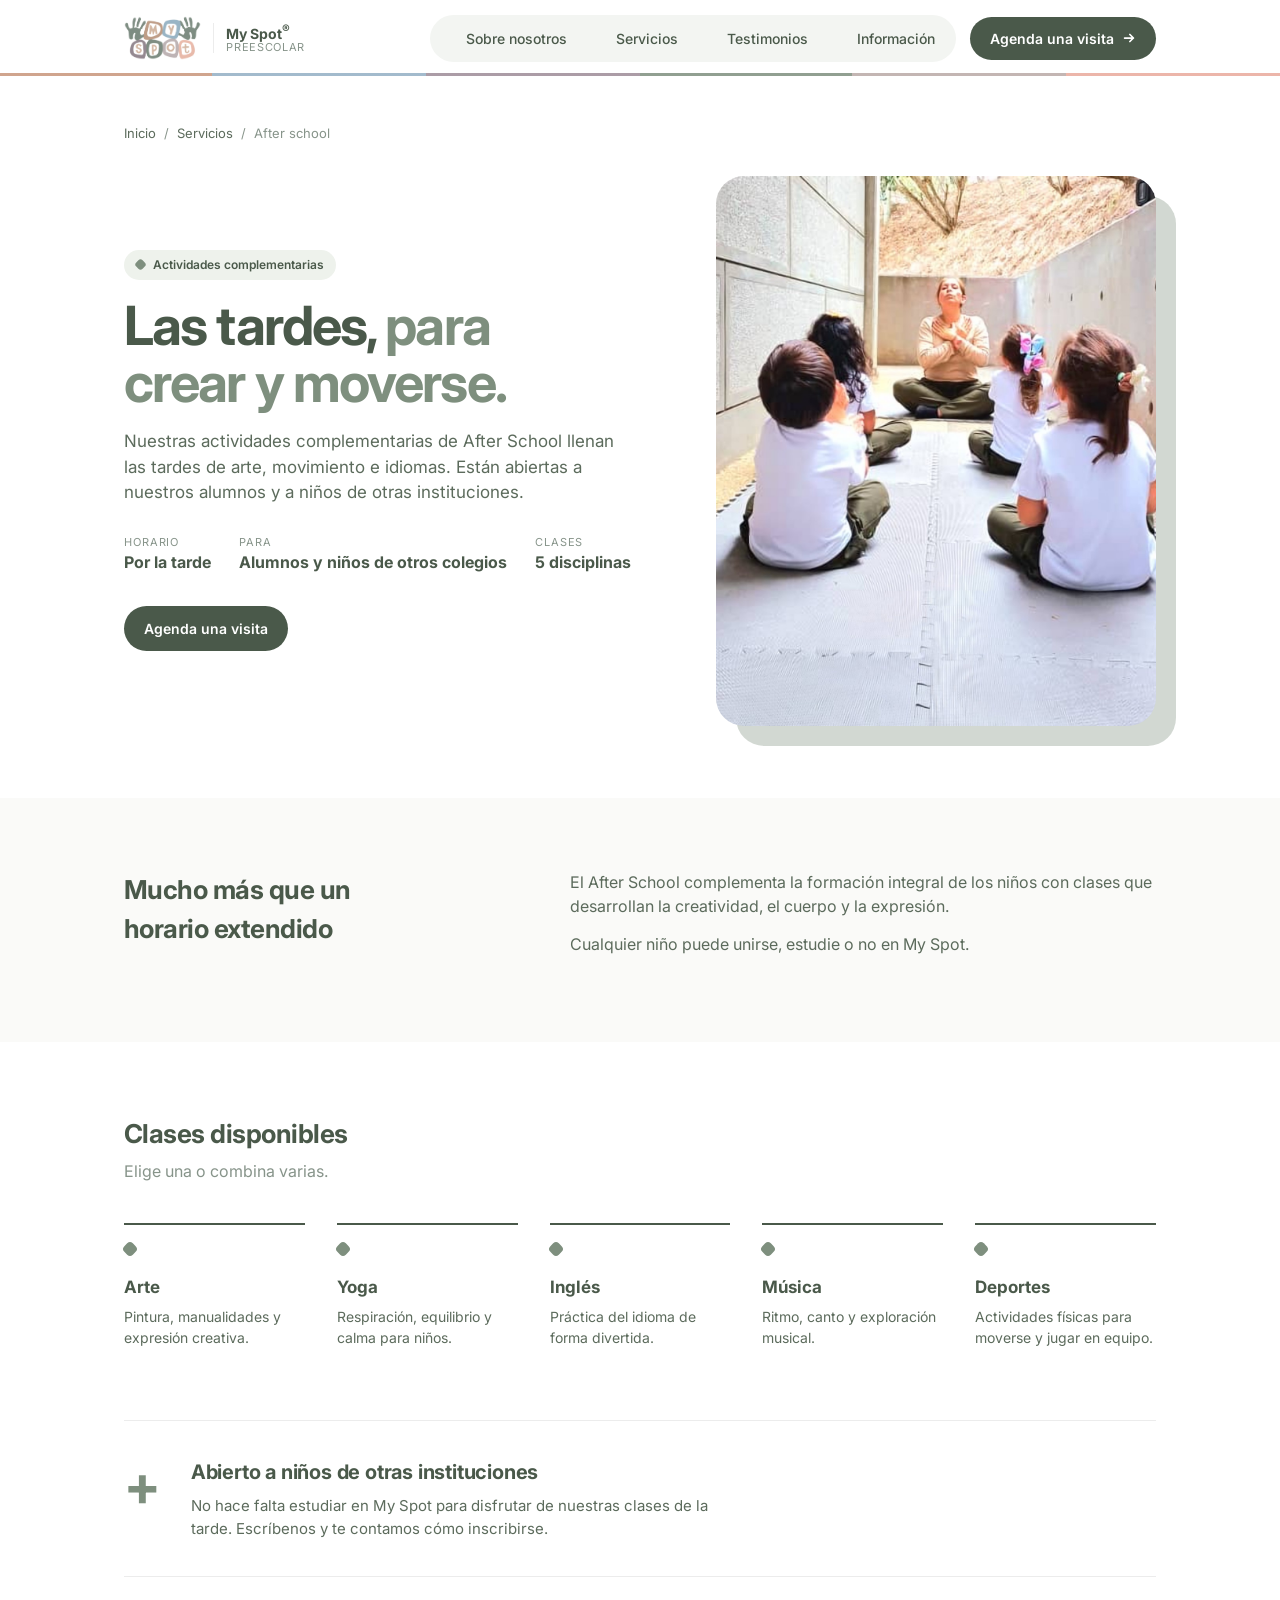
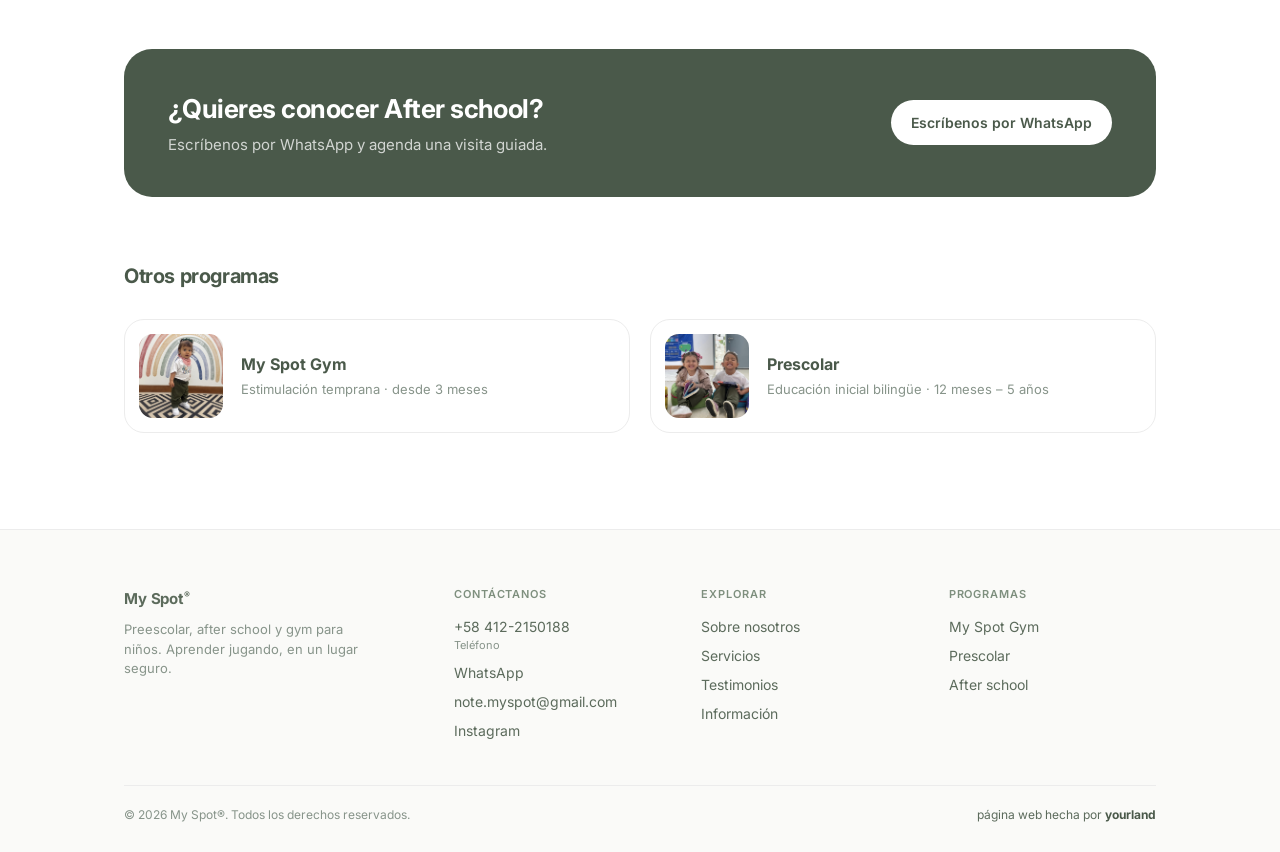
==== after-school.html @ 0ca53ea2 "Páginas de servicios con el contenido de My Spot y estilos compartidos - gym.html, prescolar.html y " ====
<!DOCTYPE html>
<html lang="es">
<head>
  <meta charset="UTF-8" />
  <meta name="viewport" content="width=device-width, initial-scale=1.0" />
  <title>After school · My Spot®</title>
  <meta name="description" content="Nuestras actividades complementarias de After School llenan las tardes de arte, movimiento e idiomas. Están abiertas a nuestros alumnos y a niños de otras instituciones." />
  <link rel="preconnect" href="https://fonts.googleapis.com" />
  <link rel="preconnect" href="https://fonts.gstatic.com" crossorigin />
  <link href="https://fonts.googleapis.com/css2?family=Inter:wght@400;500;600;700&family=Fredoka:wght@500;600&display=swap" rel="stylesheet" />
  <link rel="stylesheet" href="styles.css" />
</head>
<body class="svc svc-after">

  <!-- ================= NAVBAR ================= -->
  <header class="nav" id="nav">
    <div class="container">
      <a href="index.html" class="nav-brand" aria-label="My Spot, inicio">
        <img src="img/logo.png" alt="My Spot" width="1590" height="903" />
        <span class="tag"><b>My Spot<sup>®</sup></b><span>Preescolar</span></span>
      </a>
      <button class="menu-btn" id="menuBtn" aria-label="Abrir menú" aria-expanded="false" aria-controls="navMenu">
        <span></span><span></span><span></span>
      </button>
      <nav class="nav-menu" id="navMenu" aria-label="Principal">
        <ul class="nav-links">
          <li><a href="index.html#nosotros">Sobre nosotros</a></li>
          <li><a href="index.html#servicios">Servicios</a></li>
          <li><a href="index.html#testimonios">Testimonios</a></li>
          <li><a href="index.html#informacion">Información</a></li>
        </ul>
        <a href="https://wa.me/584122150188?text=%C2%A1Hola%20My%20Spot%21%20%F0%9F%91%8B%20Me%20gustar%C3%ADa%20agendar%20una%20visita%20guiada%20para%20conocer%20el%20preescolar.%20%C2%BFQu%C3%A9%20d%C3%ADas%20y%20horarios%20tienen%20disponibles%3F" target="_blank" rel="noopener" class="nav-cta">Agenda una visita
          <svg viewBox="0 0 16 16" fill="none" aria-hidden="true"><path d="M3 8h10M9 4l4 4-4 4" stroke="currentColor" stroke-width="2" stroke-linecap="round" stroke-linejoin="round"/></svg>
        </a>
        <p class="nav-extra">¿Dudas? Llámanos al <a href="tel:+584122150188">+58 412-2150188</a></p>
      </nav>
    </div>
  </header>

  <main>
    <section class="svc-hero">
      <div class="container">
        <nav class="crumbs" aria-label="Ruta"><a href="index.html">Inicio</a><span>/</span><a href="index.html#servicios">Servicios</a><span>/</span><span>After school</span></nav>
        <div class="svc-hero-grid">
          <div class="reveal">
            <span class="eyebrow">Actividades complementarias</span>
            <h1>Las tardes, <em>para crear y moverse.</em></h1>
            <p class="lead">Nuestras actividades complementarias de After School llenan las tardes de arte, movimiento e idiomas. Están abiertas a nuestros alumnos y a niños de otras instituciones.</p>
            <div class="svc-facts"><div><span>Horario</span><b>Por la tarde</b></div><div><span>Para</span><b>Alumnos y niños de otros colegios</b></div><div><span>Clases</span><b>5 disciplinas</b></div></div>
            <a class="btn btn-dark" href="https://wa.me/584122150188?text=%C2%A1Hola%20My%20Spot%21%20%F0%9F%91%8B%20Me%20gustar%C3%ADa%20informaci%C3%B3n%20sobre%20las%20clases%20de%20After%20School%20%28arte%2C%20yoga%2C%20ingl%C3%A9s%2C%20m%C3%BAsica%20y%20deportes%29." target="_blank" rel="noopener">Agenda una visita</a>
          </div>
          <div class="svc-photo reveal">
            <img src="img/after-school.jpg" alt="Niños haciendo yoga con su maestra" />
          </div>
        </div>
      </div>
    </section>

    <section class="svc-section tint">
      <div class="container">
        <div class="svc-intro reveal">
          <h2>Mucho más que un horario extendido</h2>
          <div>
            <p>El After School complementa la formación integral de los niños con clases que desarrollan la creatividad, el cuerpo y la expresión.</p>
            <p>Cualquier niño puede unirse, estudie o no en My Spot.</p>
          </div>
        </div>
      </div>
    </section>

    <section class="svc-section">
      <div class="container">
        <div class="reveal">
          <h2>Clases disponibles</h2>
          <p class="sub">Elige una o combina varias.</p>
        </div>
        <ul class="activities reveal" style="--n:5">
          <li><i class="k"></i><b>Arte</b><p>Pintura, manualidades y expresión creativa.</p></li>
          <li><i class="k"></i><b>Yoga</b><p>Respiración, equilibrio y calma para niños.</p></li>
          <li><i class="k"></i><b>Inglés</b><p>Práctica del idioma de forma divertida.</p></li>
          <li><i class="k"></i><b>Música</b><p>Ritmo, canto y exploración musical.</p></li>
          <li><i class="k"></i><b>Deportes</b><p>Actividades físicas para moverse y jugar en equipo.</p></li>
        </ul>
      </div>
    </section>

    <section class="svc-section" style="padding-top:0">
      <div class="container">
        <div class="highlight reveal">
          <div class="num">+<small style="font-size:18px;margin-left:4px"></small></div>
          <div><h3>Abierto a niños de otras instituciones</h3><p>No hace falta estudiar en My Spot para disfrutar de nuestras clases de la tarde. Escríbenos y te contamos cómo inscribirse.</p></div>
        </div>
      </div>
    </section>

    <section class="svc-section" style="padding-top:0">
      <div class="container">
        <div class="cta-band reveal">
          <div>
            <h2>¿Quieres conocer After school?</h2>
            <p>Escríbenos por WhatsApp y agenda una visita guiada.</p>
          </div>
          <a class="btn btn-light" href="https://wa.me/584122150188?text=%C2%A1Hola%20My%20Spot%21%20%F0%9F%91%8B%20Me%20gustar%C3%ADa%20informaci%C3%B3n%20sobre%20las%20clases%20de%20After%20School%20%28arte%2C%20yoga%2C%20ingl%C3%A9s%2C%20m%C3%BAsica%20y%20deportes%29." target="_blank" rel="noopener">Escríbenos por WhatsApp</a>
        </div>

        <div style="margin-top:64px" class="reveal">
          <h2 style="font-size:20px">Otros programas</h2>
          <div class="other-svcs">
          <a href="gym.html">
            <img src="img/gym.jpg" alt="Niña de My Spot frente al mural del arcoíris" />
            <div><b>My Spot Gym</b><span>Estimulación temprana · desde 3 meses</span></div>
          </a>
          <a href="prescolar.html">
            <img src="img/prescolar.jpg" alt="Dos niñas sonriendo con sus libros" />
            <div><b>Prescolar</b><span>Educación inicial bilingüe · 12 meses – 5 años</span></div>
          </a>
          </div>
        </div>
      </div>
    </section>
  </main>

  <!-- ================= FOOTER ================= -->
  <footer>
    <div class="container">
      <div class="footer-grid">
        <div class="footer-brand">
          <a href="index.html" class="brand">My Spot<sup>®</sup></a>
          <p>Preescolar, after school y gym para niños. Aprender jugando, en un lugar seguro.</p>
        </div>
        <div class="contact">
          <h5>Contáctanos</h5>
          <ul>
            <li><a href="tel:+584122150188">+58 412-2150188</a><small>Teléfono</small></li>
            <li><a href="https://wa.me/584122150188?text=%C2%A1Hola%20My%20Spot%21%20%F0%9F%91%8B%20Me%20gustar%C3%ADa%20recibir%20m%C3%A1s%20informaci%C3%B3n%20sobre%20sus%20programas." target="_blank" rel="noopener">WhatsApp</a></li>
            <li><a href="mailto:note.myspot@gmail.com">note.myspot@gmail.com</a></li>
            <li><a href="https://instagram.com/" target="_blank" rel="noopener">Instagram</a></li>
          </ul>
        </div>
        <div>
          <h5>Explorar</h5>
          <ul>
            <li><a href="index.html#nosotros">Sobre nosotros</a></li>
            <li><a href="index.html#servicios">Servicios</a></li>
            <li><a href="index.html#testimonios">Testimonios</a></li>
            <li><a href="index.html#informacion">Información</a></li>
          </ul>
        </div>
        <div>
          <h5>Programas</h5>
          <ul>
            <li><a href="gym.html">My Spot Gym</a></li>
            <li><a href="prescolar.html">Prescolar</a></li>
            <li><a href="after-school.html">After school</a></li>
          </ul>
        </div>
      </div>
      <div class="footer-bottom">
        <span>© <span id="year"></span> My Spot®. Todos los derechos reservados.</span>
        <a class="credit" href="https://yourlandweb.com" target="_blank" rel="noopener">página web hecha por <b>yourland</b></a>
      </div>
    </div>
  </footer>

  <script src="script.js"></script>
</body>
</html>
---- styles.css ----
/* My Spot® — estilos compartidos */
:root {
  --sage: #7e8f7e;
  --terracotta: #c8957a;
  --blue: #93afc4;
  --mauve: #9d8b97;
  --peach: #e9a99b;
  --taupe: #b9a9a6;
  --ink: #4a594a;
  --text: #5c6b5c;
  --muted: #87948a;
  --soft: #f5f5f5;
  --line: #ececec;
  --link: #4a594a;
  --radius: 14px;
  --max: 1080px;
}

* { box-sizing: border-box; margin: 0; padding: 0; }
html { scroll-behavior: smooth; }
body {
  font-family: "Inter", system-ui, -apple-system, sans-serif;
  color: var(--ink);
  background: #fff;
  line-height: 1.5;
  -webkit-font-smoothing: antialiased;
}
img { display: block; max-width: 100%; }
a { color: inherit; text-decoration: none; }

.container { width: 100%; max-width: var(--max); margin: 0 auto; padding: 0 24px; }

/* ---------- Navbar ---------- */
.nav {
  position: sticky; top: 0; z-index: 50;
  background: rgba(255, 255, 255, 0.86);
  backdrop-filter: saturate(160%) blur(12px);
  -webkit-backdrop-filter: saturate(160%) blur(12px);
  transition: box-shadow .3s, background .3s;
}
.nav::after {
  /* franja con los colores del logo */
  content: ""; position: absolute; left: 0; right: 0; bottom: 0; height: 3px;
  background: linear-gradient(90deg,
    var(--terracotta) 0 16.6%, var(--blue) 0 33.3%, var(--mauve) 0 50%,
    var(--sage) 0 66.6%, var(--taupe) 0 83.3%, var(--peach) 0 100%);
  opacity: .85;
}
.nav.scrolled { background: rgba(255, 255, 255, 0.96); box-shadow: 0 6px 24px rgba(74, 89, 74, .08); }
.nav .container { display: flex; align-items: center; justify-content: space-between; gap: 24px; height: 76px; transition: height .3s; }
.nav.scrolled .container { height: 64px; }

.brand { color: var(--ink); font-weight: 700; font-size: 15px; letter-spacing: -0.01em; }
.brand sup { font-size: 9px; }
.nav-brand { display: flex; align-items: center; gap: 12px; flex-shrink: 0; }
.nav-brand img { height: 44px; width: auto; transition: height .3s, transform .3s; }
.nav.scrolled .nav-brand img { height: 38px; }
.nav-brand:hover img { transform: rotate(-3deg) scale(1.04); }
.nav-brand .tag {
  display: flex; flex-direction: column; line-height: 1.1; padding-left: 12px;
  border-left: 1px solid var(--line);
}
.nav-brand .tag b { font-size: 14px; color: var(--ink); letter-spacing: -0.01em; }
.nav-brand .tag span { font-size: 11px; color: var(--muted); letter-spacing: .06em; text-transform: uppercase; }

.nav-menu { display: flex; align-items: center; gap: 14px; }
.nav-links {
  display: flex; gap: 2px; list-style: none; padding: 5px;
  background: #f3f5f2; border-radius: 999px;
}
.nav-links a {
  --c: var(--sage);
  display: flex; align-items: center; gap: 8px;
  padding: 8px 16px; border-radius: 999px;
  color: var(--ink); font-size: 14px; font-weight: 500;
  transition: background .25s, color .25s;
}
.nav-links a::before {
  content: ""; width: 7px; height: 7px; border-radius: 2px; background: var(--c);
  transform: scale(0); transition: transform .25s;
}
.nav-links a:hover, .nav-links a.active { background: #fff; box-shadow: 0 1px 4px rgba(74, 89, 74, .12); }
.nav-links a:hover::before, .nav-links a.active::before { transform: scale(1) rotate(45deg); }
.nav-links a:focus-visible, .nav-cta:focus-visible, .menu-btn:focus-visible { outline: 2px solid var(--sage); outline-offset: 2px; }
.nav-links li:nth-child(1) a { --c: var(--terracotta); }
.nav-links li:nth-child(2) a { --c: var(--blue); }
.nav-links li:nth-child(3) a { --c: var(--peach); }
.nav-links li:nth-child(4) a { --c: var(--sage); }

.nav-cta {
  display: inline-flex; align-items: center; gap: 8px;
  padding: 11px 20px; border-radius: 999px;
  background: var(--ink); color: #fff; font-size: 14px; font-weight: 600;
  transition: background .25s, transform .25s;
}
.nav-cta svg { width: 14px; height: 14px; transition: transform .25s; }
.nav-cta:hover { background: var(--sage); transform: translateY(-1px); }
.nav-cta:hover svg { transform: translateX(3px); }
.nav-extra { display: none; }

.menu-btn {
  display: none; cursor: pointer; flex-shrink: 0;
  width: 44px; height: 44px; position: relative;
  background: #f3f5f2; border: 0; border-radius: 14px;
}
.menu-btn span {
  position: absolute; left: 13px; width: 18px; height: 2px; border-radius: 2px; background: var(--ink);
  transition: transform .3s, opacity .3s, width .3s;
}
.menu-btn span:nth-child(1) { top: 15px; }
.menu-btn span:nth-child(2) { top: 21px; width: 12px; }
.menu-btn span:nth-child(3) { top: 27px; }
.menu-btn[aria-expanded="true"] { background: var(--ink); }
.menu-btn[aria-expanded="true"] span { background: #fff; }
.menu-btn[aria-expanded="true"] span:nth-child(1) { transform: translateY(6px) rotate(45deg); }
.menu-btn[aria-expanded="true"] span:nth-child(2) { opacity: 0; }
.menu-btn[aria-expanded="true"] span:nth-child(3) { transform: translateY(-6px) rotate(-45deg); }

/* ---------- Hero ---------- */
.hero { padding: 64px 0 40px; text-align: center; }
.quote {
  color: var(--sage);
  font-size: clamp(20px, 2.6vw, 30px);
  font-weight: 600;
  letter-spacing: -0.02em;
  line-height: 1.25;
}
.quote small { display: block; margin-top: 8px; font-size: 13px; font-weight: 500; color: var(--muted); letter-spacing: 0; }
.logo-wrap { margin: 56px auto 0; max-width: 820px; }
.logo-wrap img { width: 100%; height: auto; animation: pop .8s cubic-bezier(.3,1.4,.5,1) both; }
@keyframes pop { from { opacity: 0; transform: scale(.85); } to { opacity: 1; transform: scale(1); } }
.hero .cta {
  display: inline-block; margin-top: 48px; padding: 14px 28px; border-radius: 999px;
  background: var(--sage); color: #fff; font-weight: 600; font-size: 15px;
  transition: transform .2s, background .2s;
}
.hero .cta:hover { background: #6c7d6c; transform: translateY(-2px); }

/* ---------- Section heads ---------- */
section { scroll-margin-top: 72px; }
.section { padding: 72px 0; }
.section-head { text-align: center; margin-bottom: 40px; }
.section-head h2 { font-size: 22px; font-weight: 600; letter-spacing: -0.02em; }
.section-head p { font-size: 22px; color: var(--muted); letter-spacing: -0.02em; line-height: 1.2; }

/* ---------- About ---------- */
.about { display: grid; grid-template-columns: 1fr 1fr; gap: 48px; align-items: center; }
.about p { color: var(--text); font-size: 16px; margin-bottom: 14px; }
.about h3 { font-size: 28px; letter-spacing: -0.02em; line-height: 1.2; margin-bottom: 18px; }
.values { display: grid; grid-template-columns: 1fr 1fr; gap: 14px; }
.value { background: var(--soft); border-radius: var(--radius); padding: 20px; }
.value b { display: block; font-size: 15px; margin-bottom: 4px; }
.value span { font-size: 13px; color: var(--muted); }
.dot { width: 12px; height: 12px; border-radius: 4px; display: inline-block; margin-bottom: 12px; }

/* ---------- Services ---------- */
.services { display: grid; grid-template-columns: repeat(3, 1fr); gap: 24px; max-width: 780px; margin: 0 auto; }
.card .photo {
  aspect-ratio: 1 / 1; border-radius: 10px; overflow: hidden; position: relative;
  background: var(--soft);
}
.card .photo img { object-position: center 35%; position: relative; z-index: 1; width: 100%; height: 100%; object-fit: cover; transition: transform .5s; }
.card:hover .photo img { transform: scale(1.04); }
.card .photo .ph {
  position: absolute; inset: 0; display: grid; place-items: center;
  font-family: "Fredoka", sans-serif; font-size: 64px; color: #fff;
}
.card h3 { font-size: 14px; font-weight: 600; margin: 14px 0 6px; }
.card p { font-size: 13px; color: var(--muted); max-width: 220px; }

/* ---------- Testimonials ---------- */
.testimonials { display: grid; grid-template-columns: repeat(3, 1fr); gap: 20px; }
.t-card {
  background: var(--soft); border-radius: var(--radius); padding: 22px;
  min-height: 220px; display: flex; flex-direction: column; justify-content: space-between;
  transition: transform .25s, box-shadow .25s;
}
.t-card:hover { transform: translateY(-4px); box-shadow: 0 10px 30px rgba(0,0,0,.06); }
.t-card blockquote { font-size: 14px; color: var(--text); }
.t-card .who b { display: block; font-size: 13px; }
.t-card .who span { font-size: 12px; color: var(--muted); }

/* ---------- Info ---------- */
.info { display: grid; grid-template-columns: 1.7fr 1fr; gap: 56px; align-items: start; }
.schedule { width: 100%; border-collapse: collapse; font-size: 15px; font-variant-numeric: tabular-nums; }
.schedule th {
  text-align: left; font-size: 11px; font-weight: 600; text-transform: uppercase; letter-spacing: .08em;
  color: var(--sage); padding: 0 0 12px; border-bottom: 2px solid var(--ink);
}
.schedule td { padding: 16px 0; border-bottom: 1px solid var(--line); color: var(--text); }
.schedule td:first-child { color: var(--ink); font-weight: 600; }
.schedule th:not(:first-child), .schedule td:not(:first-child) { text-align: right; }
.schedule tr:hover td { background: #fafaf8; }
.prog { display: inline-flex; align-items: center; gap: 12px; }
.prog i { width: 12px; height: 12px; border-radius: 4px; transform: rotate(45deg); flex-shrink: 0; }

.enroll { padding-left: 32px; border-left: 2px solid var(--line); }
.badge {
  display: inline-flex; align-items: center; gap: 8px; font-size: 12px; font-weight: 600;
  color: var(--ink); background: #eef2ec; padding: 6px 12px; border-radius: 999px;
}
.badge::before { content: ""; width: 8px; height: 8px; border-radius: 50%; background: #5fa36a; animation: blink 1.8s infinite; }
@keyframes blink { 50% { opacity: .3; } }
.enroll h3 { font-size: 22px; letter-spacing: -0.02em; line-height: 1.25; margin: 16px 0 10px; color: var(--ink); text-wrap: balance; }
.enroll p { font-size: 14px; color: var(--text); margin-bottom: 20px; }
.enroll dl { display: grid; grid-template-columns: auto 1fr; gap: 8px 16px; font-size: 14px; margin-bottom: 24px; }
.enroll dt { color: var(--muted); }
.enroll dd { color: var(--ink); font-weight: 500; overflow-wrap: anywhere; }
.enroll dd a:hover { text-decoration: underline; }
.enroll-actions { display: flex; flex-wrap: wrap; gap: 10px; }
.btn {
  display: inline-flex; align-items: center; justify-content: center; gap: 8px;
  padding: 12px 20px; border-radius: 999px; font-size: 14px; font-weight: 600;
  transition: background .25s, color .25s, transform .25s;
}
.btn:hover { transform: translateY(-1px); }
.btn-dark { background: var(--ink); color: #fff; }
.btn-dark:hover { background: var(--sage); }
.btn-line { border: 1.5px solid var(--ink); color: var(--ink); }
.btn-line:hover { background: var(--ink); color: #fff; }

/* ---------- Footer ---------- */
footer { border-top: 1px solid var(--line); padding: 56px 0 28px; margin-top: 24px; background: #fafaf8; }
.footer-grid { display: grid; grid-template-columns: 1.4fr 1fr 1fr 1fr; gap: 40px; }
.footer-brand p { color: var(--muted); font-size: 13px; margin-top: 10px; max-width: 240px; }
.footer-grid h5 {
  font-size: 11px; font-weight: 600; text-transform: uppercase; letter-spacing: .08em;
  color: var(--sage); margin-bottom: 14px;
}
.footer-grid ul { list-style: none; font-size: 14px; display: grid; gap: 8px; }
.footer-grid li, .footer-grid a { color: var(--text); }
.footer-grid a:hover { color: var(--ink); text-decoration: underline; }
.footer-grid small { display: block; font-size: 11px; color: var(--muted); }
.footer-bottom {
  margin-top: 44px; padding-top: 20px; border-top: 1px solid var(--line);
  display: flex; justify-content: space-between; align-items: center; gap: 12px; flex-wrap: wrap;
  font-size: 12px; color: var(--muted);
}
.credit { color: var(--text); }
.credit b { font-weight: 700; color: var(--ink); }
.credit:hover { text-decoration: underline; }

/* ---------- Reveal on scroll ---------- */
.reveal { opacity: 0; transform: translateY(24px); transition: opacity .7s ease, transform .7s ease; }
.reveal.in { opacity: 1; transform: none; }
@media (prefers-reduced-motion: reduce) {
  .reveal { opacity: 1; transform: none; transition: none; }
  .logo-wrap img { animation: none; }
}

/* =========================================================
   TABLET  (≤ 1024px)
   ========================================================= */
@media (max-width: 1024px) {
  .nav-brand .tag { display: none; }
  .nav-links a { padding: 8px 12px; font-size: 13px; }
  .nav-cta { padding: 10px 16px; font-size: 13px; }
  .hero { padding-top: 48px; }
  .logo-wrap { max-width: 640px; margin-top: 40px; }
  .services { gap: 16px; max-width: 620px; }
  .about { gap: 32px; }
  .about h3 { font-size: 24px; }
  .testimonials { gap: 14px; }
  .t-card { min-height: 200px; padding: 18px; }
  .info { grid-template-columns: 1fr; gap: 48px; }
  .enroll { padding-left: 0; border-left: 0; padding-top: 32px; border-top: 2px solid var(--line); }
  .footer-grid { grid-template-columns: 1fr 1fr 1fr; gap: 32px; }
  .footer-brand { grid-column: 1 / -1; }
}

/* =========================================================
   PHONE  (≤ 640px)
   ========================================================= */
@media (max-width: 640px) {
  .container { padding: 0 16px; }
  .nav .container, .nav.scrolled .container { height: 64px; }
  .nav-brand img, .nav.scrolled .nav-brand img { height: 36px; }
  .nav-brand .tag { display: flex; }
  .menu-btn { display: block; }
  .nav-menu {
    position: absolute; top: 100%; left: 0; right: 0;
    flex-direction: column; align-items: stretch; gap: 16px;
    padding: 12px 16px 20px; background: #fff;
    border-radius: 0 0 24px 24px; box-shadow: 0 24px 40px rgba(74, 89, 74, .14);
    opacity: 0; visibility: hidden; transform: translateY(-8px);
    transition: opacity .25s, transform .25s, visibility .25s;
  }
  .nav-menu.open { opacity: 1; visibility: visible; transform: none; }
  .nav-links { flex-direction: column; gap: 0; padding: 0; background: none; border-radius: 0; }
  .nav-links li { border-bottom: 1px solid var(--line); }
  .nav-links a {
    padding: 16px 4px; font-size: 18px; font-weight: 600; border-radius: 0; gap: 14px;
  }
  .nav-links a::before { width: 12px; height: 12px; border-radius: 4px; transform: none; }
  .nav-links a::after { content: "→"; margin-left: auto; color: var(--muted); transition: transform .25s; }
  .nav-links a:hover, .nav-links a.active { background: none; box-shadow: none; }
  .nav-links a:hover::before, .nav-links a.active::before { transform: rotate(45deg); }
  .nav-links a:hover::after { transform: translateX(4px); color: var(--ink); }
  .nav-cta { justify-content: center; padding: 15px 20px; font-size: 15px; }
  .nav-extra { display: block; text-align: center; font-size: 13px; color: var(--muted); }
  .nav-extra a { color: var(--ink); font-weight: 600; }

  .hero { padding: 32px 0 24px; }
  .quote { font-size: 20px; }
  .logo-wrap { margin-top: 28px; }
  .hero .cta { margin-top: 32px; }

  .section { padding: 48px 0; }
  .section-head { text-align: left; margin-bottom: 24px; }
  .section-head h2, .section-head p { font-size: 17px; }

  .about, .services, .testimonials, .info { grid-template-columns: 1fr; }
  .schedule thead { display: none; }
  .schedule tr { display: grid; grid-template-columns: 1fr auto; padding: 14px 0; border-bottom: 1px solid var(--line); row-gap: 4px; }
  .schedule tr:first-child { border-top: 2px solid var(--ink); }
  .schedule td { padding: 0; border: 0; }
  .schedule td:first-child { grid-column: 1 / -1; }
  .schedule td:nth-child(2) { text-align: left; padding-left: 24px; font-size: 14px; color: var(--muted); }
  .schedule td:nth-child(3) { font-size: 14px; }
  .enroll-actions { flex-direction: column; }
  .info { gap: 32px; }
  .about h3 { font-size: 22px; }
  .services { gap: 28px; }
  .services { max-width: 290px; }
  .card .photo { aspect-ratio: 1 / 1; }
  .card p { max-width: none; }
  .t-card { min-height: 170px; }

  .footer-grid { grid-template-columns: 1fr 1fr; gap: 28px 16px; }
  .footer-grid .contact { grid-column: 1 / -1; }
  .footer-bottom { flex-direction: column; text-align: center; }
}

/* ---------- Tarjetas de servicio como enlace ---------- */
a.card { display: block; color: inherit; }
.card .more {
  display: inline-flex; align-items: center; gap: 6px; margin-top: 10px;
  font-size: 13px; font-weight: 600; color: var(--ink);
}
.card .more::after { content: "→"; transition: transform .25s; }
a.card:hover .more::after { transform: translateX(4px); }
a.card:focus-visible { outline: 2px solid var(--sage); outline-offset: 6px; border-radius: 12px; }
a.prog:hover { text-decoration: underline; }

/* =========================================================
   PÁGINAS DE SERVICIO
   ========================================================= */
.svc { --c: var(--sage); --c-soft: #eef2ec; }
.svc-gym { --c: var(--terracotta); --c-soft: #f6ece6; }
.svc-prescolar { --c: var(--blue); --c-soft: #e9f0f5; }
.svc-after { --c: var(--sage); --c-soft: #eef2ec; }

.svc-hero { padding: 48px 0 72px; }
.crumbs { display: flex; gap: 8px; font-size: 13px; color: var(--muted); margin-bottom: 32px; }
.crumbs a { color: var(--text); }
.crumbs a:hover { color: var(--ink); text-decoration: underline; }
.svc-hero-grid { display: grid; grid-template-columns: 1.05fr .95fr; gap: 64px; align-items: center; }
.svc-hero-grid > * { min-width: 0; }
.eyebrow {
  display: inline-flex; align-items: center; gap: 8px; padding: 6px 12px; border-radius: 999px;
  background: var(--c-soft); color: var(--ink); font-size: 12px; font-weight: 600;
}
.eyebrow::before { content: ""; width: 9px; height: 9px; border-radius: 3px; background: var(--c); transform: rotate(45deg); }
.svc-hero h1 {
  font-size: clamp(34px, 5vw, 54px); line-height: 1.05; letter-spacing: -0.035em;
  color: var(--ink); margin: 18px 0 18px; text-wrap: balance;
}
.svc-hero h1 em { font-style: normal; color: var(--c); }
.svc-hero .lead { font-size: 17px; color: var(--text); max-width: 52ch; }
.svc-facts { display: flex; flex-wrap: wrap; gap: 28px; margin: 28px 0 32px; }
.svc-facts div { display: flex; flex-direction: column; }
.svc-facts span { font-size: 11px; text-transform: uppercase; letter-spacing: .08em; color: var(--muted); }
.svc-facts b { font-size: 16px; color: var(--ink); }
.svc-photo { position: relative; max-width: 440px; justify-self: end; width: 100%; }
.svc-photo::before {
  content: ""; position: absolute; inset: 20px -20px -20px 20px; border-radius: 28px; background: var(--c); opacity: .35;
}
.svc-photo img { position: relative; width: 100%; aspect-ratio: 4 / 5; object-fit: cover; border-radius: 28px; }

.svc-section { padding: 72px 0; }
.svc-section.tint { background: #fafaf8; }
.svc-section h2 { font-size: 26px; letter-spacing: -0.02em; color: var(--ink); text-wrap: balance; }
.svc-section .sub { font-size: 16px; color: var(--muted); margin-top: 6px; max-width: 60ch; }
.svc-intro { display: grid; grid-template-columns: .8fr 1.2fr; gap: 56px; }
.svc-intro p { font-size: 16px; color: var(--text); margin-bottom: 14px; }

.activities { list-style: none; display: grid; grid-template-columns: repeat(var(--n, 3), 1fr); gap: 36px 32px; margin-top: 40px; }
.activities li { border-top: 2px solid var(--ink); padding-top: 18px; }
.activities .k {
  display: inline-block; width: 12px; height: 12px; border-radius: 4px; transform: rotate(45deg);
  background: var(--c); margin-bottom: 14px;
}
.activities b { display: block; font-size: 17px; color: var(--ink); margin-bottom: 6px; }
.activities p { font-size: 14px; color: var(--text); }

.highlight { display: grid; grid-template-columns: auto 1fr; gap: 28px; align-items: start; padding: 36px 0; border-top: 1px solid var(--line); border-bottom: 1px solid var(--line); }
.highlight .num { font-size: 56px; font-weight: 700; line-height: 1; letter-spacing: -0.04em; color: var(--c); }
.highlight h3 { font-size: 20px; color: var(--ink); margin-bottom: 8px; letter-spacing: -0.01em; }
.highlight p { color: var(--text); font-size: 15px; max-width: 62ch; }

.cta-band {
  display: flex; align-items: center; justify-content: space-between; gap: 24px; flex-wrap: wrap;
  background: var(--ink); color: #fff; border-radius: 28px; padding: 40px 44px;
}
.cta-band h2 { color: #fff; font-size: 26px; }
.cta-band p { color: rgba(255, 255, 255, .75); margin-top: 6px; font-size: 15px; }
.btn-light { background: #fff; color: var(--ink); }
.btn-light:hover { background: var(--c-soft); }

.other-svcs { display: grid; grid-template-columns: 1fr 1fr; gap: 20px; margin-top: 28px; }
.other-svcs a {
  display: flex; align-items: center; gap: 18px; padding: 14px; border-radius: 20px;
  border: 1px solid var(--line); transition: border-color .25s, transform .25s;
}
.other-svcs a:hover { border-color: var(--ink); transform: translateY(-2px); }
.other-svcs img { width: 84px; height: 84px; object-fit: cover; border-radius: 14px; flex-shrink: 0; }
.other-svcs b { display: block; font-size: 16px; color: var(--ink); }
.other-svcs span { font-size: 13px; color: var(--muted); }

@media (max-width: 1024px) {
  .svc-hero-grid { gap: 40px; }
  .svc-intro { grid-template-columns: 1fr; gap: 16px; }
  .activities { grid-template-columns: repeat(3, 1fr); }
}
@media (max-width: 640px) {
  .svc-hero { padding: 24px 0 48px; }
  .crumbs { margin-bottom: 20px; }
  .svc-hero-grid { grid-template-columns: 1fr; gap: 40px; }
  .svc-photo { justify-self: center; max-width: 300px; }
  .svc-photo::before { inset: 14px -14px -14px 14px; }
  .svc-section { padding: 52px 0; }
  .activities { grid-template-columns: 1fr; gap: 28px; }
  .highlight { grid-template-columns: 1fr; gap: 12px; }
  .highlight .num { font-size: 44px; }
  .cta-band { padding: 28px 22px; border-radius: 22px; }
  .cta-band .btn { width: 100%; }
  .other-svcs { grid-template-columns: 1fr; }
}
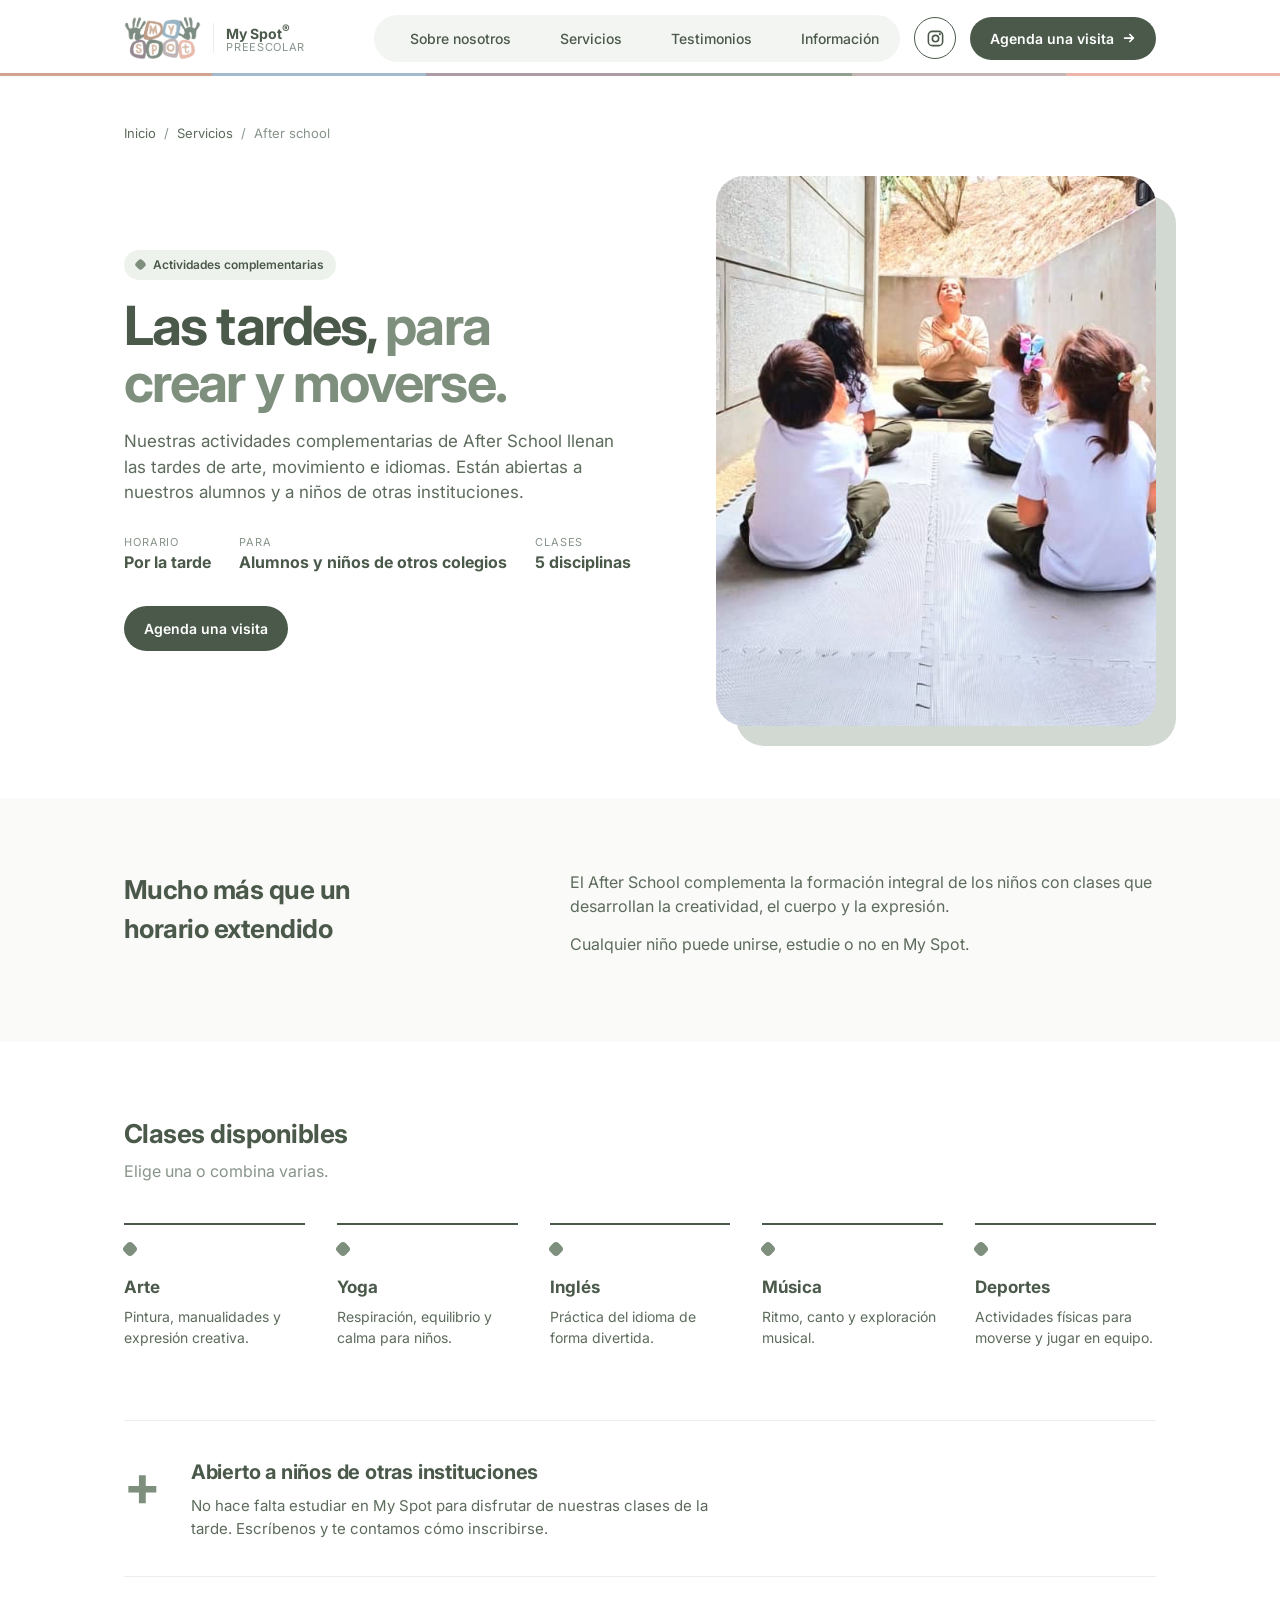
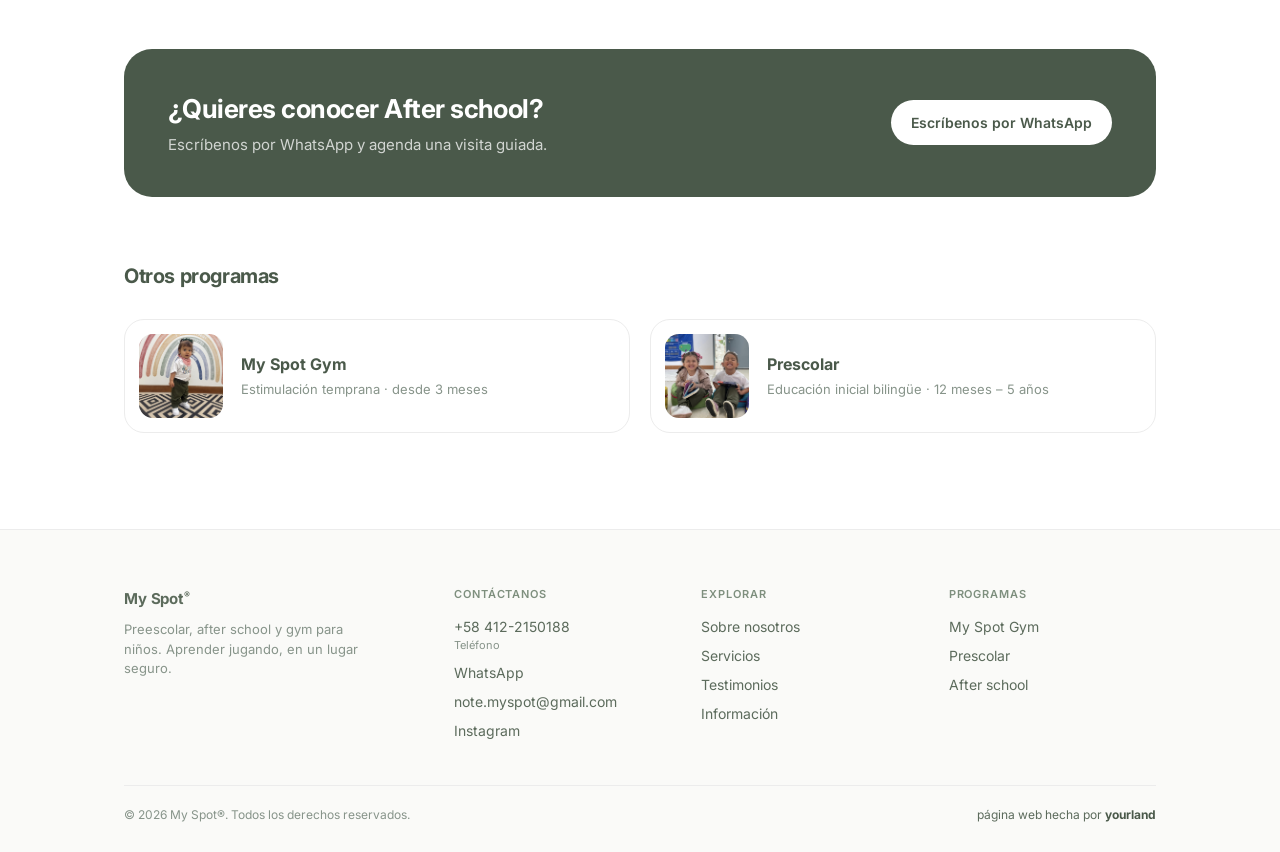
==== commit c9137fc0: "Botón de Instagram en el menú superior Co-Authored-By: Claude Opus 5.5 <noreply@anthropic.com> Claud" ====
--- a/after-school.html
+++ b/after-school.html
@@ -29,6 +29,7 @@
           <li><a href="index.html#testimonios">Testimonios</a></li>
           <li><a href="index.html#informacion">Información</a></li>
         </ul>
+        <a href="https://www.instagram.com/" target="_blank" rel="noopener" class="nav-ig" aria-label="Instagram de My Spot"><svg viewBox="0 0 24 24" fill="none" aria-hidden="true"><rect x="3" y="3" width="18" height="18" rx="5" stroke="currentColor" stroke-width="2"/><circle cx="12" cy="12" r="4" stroke="currentColor" stroke-width="2"/><circle cx="17.5" cy="6.5" r="1.3" fill="currentColor"/></svg><span>Síguenos en Instagram</span></a>
         <a href="https://wa.me/584122150188?text=%C2%A1Hola%20My%20Spot%21%20%F0%9F%91%8B%20Me%20gustar%C3%ADa%20agendar%20una%20visita%20guiada%20para%20conocer%20el%20preescolar.%20%C2%BFQu%C3%A9%20d%C3%ADas%20y%20horarios%20tienen%20disponibles%3F" target="_blank" rel="noopener" class="nav-cta">Agenda una visita
           <svg viewBox="0 0 16 16" fill="none" aria-hidden="true"><path d="M3 8h10M9 4l4 4-4 4" stroke="currentColor" stroke-width="2" stroke-linecap="round" stroke-linejoin="round"/></svg>
         </a>
@@ -134,7 +135,7 @@
             <li><a href="tel:+584122150188">+58 412-2150188</a><small>Teléfono</small></li>
             <li><a href="https://wa.me/584122150188?text=%C2%A1Hola%20My%20Spot%21%20%F0%9F%91%8B%20Me%20gustar%C3%ADa%20recibir%20m%C3%A1s%20informaci%C3%B3n%20sobre%20sus%20programas." target="_blank" rel="noopener">WhatsApp</a></li>
             <li><a href="mailto:note.myspot@gmail.com">note.myspot@gmail.com</a></li>
-            <li><a href="https://instagram.com/" target="_blank" rel="noopener">Instagram</a></li>
+            <li><a href="https://www.instagram.com/" target="_blank" rel="noopener">Instagram</a></li>
           </ul>
         </div>
         <div>
--- a/styles.css
+++ b/styles.css
@@ -87,6 +87,16 @@
 .nav-links li:nth-child(3) a { --c: var(--peach); }
 .nav-links li:nth-child(4) a { --c: var(--sage); }
 
+.nav-ig {
+  display: inline-grid; place-items: center; width: 42px; height: 42px; flex-shrink: 0;
+  border-radius: 50%; border: 1.5px solid var(--ink); color: var(--ink);
+  transition: background .25s, color .25s, transform .25s;
+}
+.nav-ig svg { width: 19px; height: 19px; }
+.nav-ig span { position: absolute; width: 1px; height: 1px; overflow: hidden; clip: rect(0 0 0 0); white-space: nowrap; }
+.nav-ig:hover { background: var(--ink); color: #fff; transform: translateY(-1px) rotate(-6deg); }
+.nav-ig:focus-visible { outline: 2px solid var(--sage); outline-offset: 2px; }
+
 .nav-cta {
   display: inline-flex; align-items: center; gap: 8px;
   padding: 11px 20px; border-radius: 999px;
@@ -255,6 +265,8 @@
   .nav-brand .tag { display: none; }
   .nav-links a { padding: 8px 12px; font-size: 13px; }
   .nav-cta { padding: 10px 16px; font-size: 13px; }
+  .nav-links li:nth-child(3) { display: none; }
+  .nav-links a, .nav-cta { white-space: nowrap; }
   .hero { padding-top: 48px; }
   .logo-wrap { max-width: 640px; margin-top: 40px; }
   .services { gap: 16px; max-width: 620px; }
@@ -287,7 +299,7 @@
   }
   .nav-menu.open { opacity: 1; visibility: visible; transform: none; }
   .nav-links { flex-direction: column; gap: 0; padding: 0; background: none; border-radius: 0; }
-  .nav-links li { border-bottom: 1px solid var(--line); }
+  .nav-links li, .nav-links li:nth-child(3) { display: list-item; border-bottom: 1px solid var(--line); }
   .nav-links a {
     padding: 16px 4px; font-size: 18px; font-weight: 600; border-radius: 0; gap: 14px;
   }
@@ -297,6 +309,10 @@
   .nav-links a:hover::before, .nav-links a.active::before { transform: rotate(45deg); }
   .nav-links a:hover::after { transform: translateX(4px); color: var(--ink); }
   .nav-cta { justify-content: center; padding: 15px 20px; font-size: 15px; }
+  .nav-ig { order: 3; display: flex; justify-content: center; gap: 10px; width: auto; height: auto; padding: 13px 20px; border-radius: 999px; font-size: 15px; font-weight: 600; }
+  .nav-ig span { position: static; width: auto; height: auto; overflow: visible; clip: auto; }
+  .nav-ig:hover { transform: none; }
+  .nav-extra { order: 4; }
   .nav-extra { display: block; text-align: center; font-size: 13px; color: var(--muted); }
   .nav-extra a { color: var(--ink); font-weight: 600; }
 
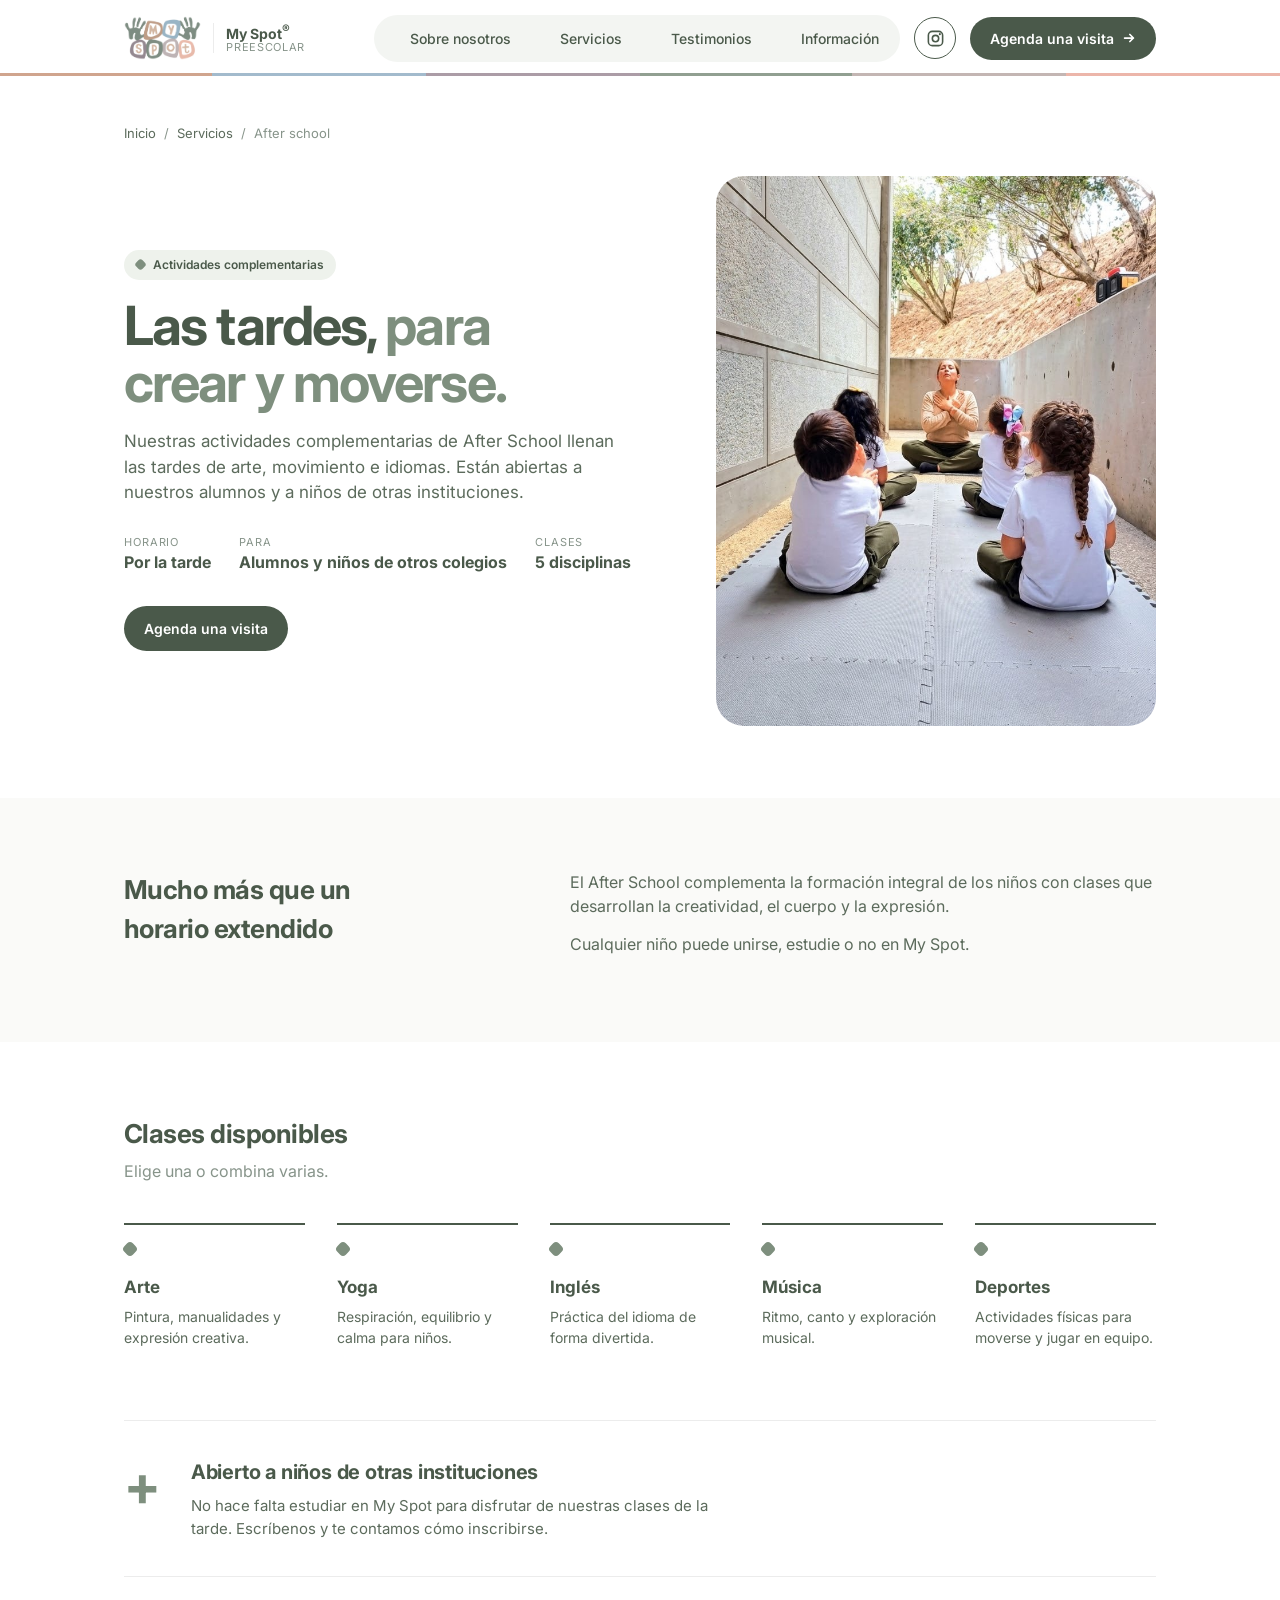
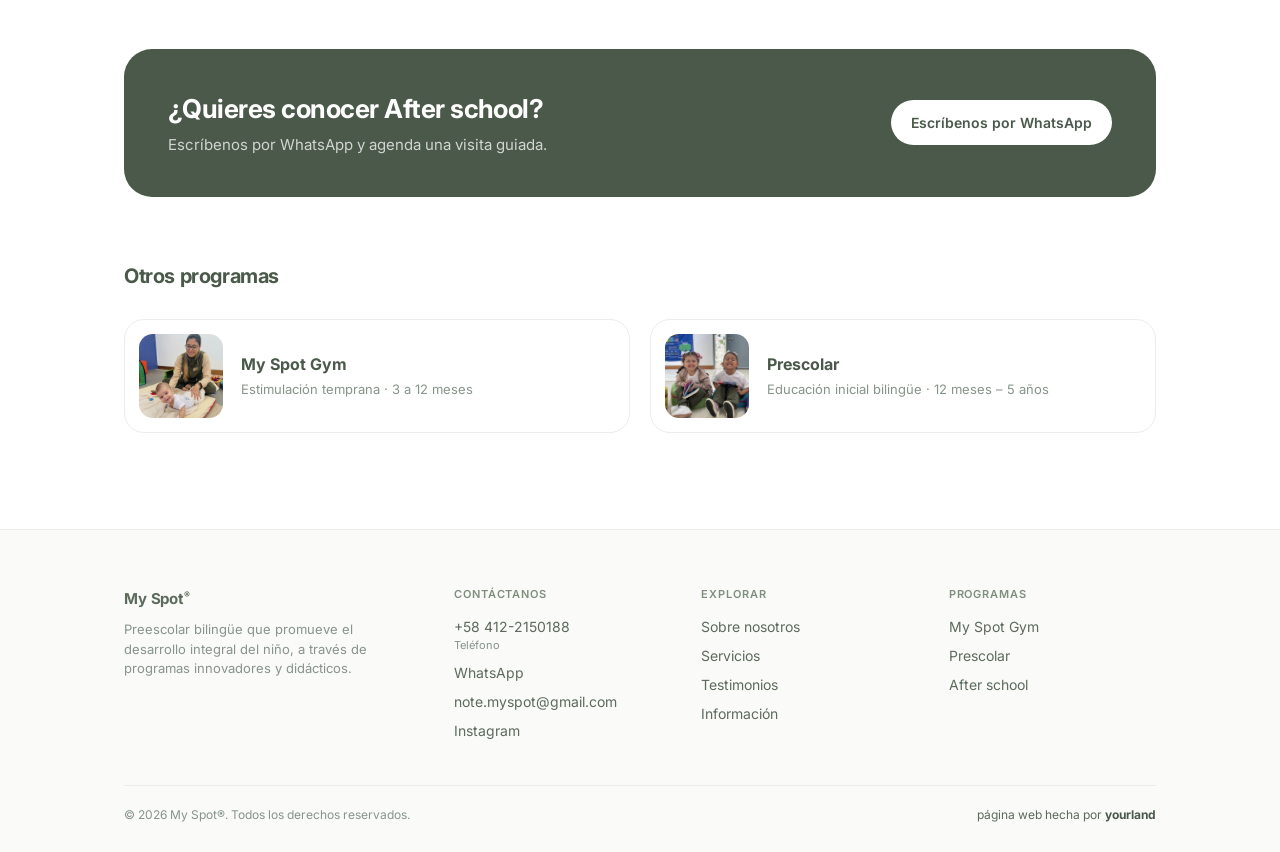
==== commit 0c6de47e: "Actualizar servicios, fotos y currículo de Prescolar - Mensaje de WhatsApp más corto en los botones " ====
--- a/after-school.html
+++ b/after-school.html
@@ -29,8 +29,8 @@
           <li><a href="index.html#testimonios">Testimonios</a></li>
           <li><a href="index.html#informacion">Información</a></li>
         </ul>
-        <a href="https://www.instagram.com/" target="_blank" rel="noopener" class="nav-ig" aria-label="Instagram de My Spot"><svg viewBox="0 0 24 24" fill="none" aria-hidden="true"><rect x="3" y="3" width="18" height="18" rx="5" stroke="currentColor" stroke-width="2"/><circle cx="12" cy="12" r="4" stroke="currentColor" stroke-width="2"/><circle cx="17.5" cy="6.5" r="1.3" fill="currentColor"/></svg><span>Síguenos en Instagram</span></a>
-        <a href="https://wa.me/584122150188?text=%C2%A1Hola%20My%20Spot%21%20%F0%9F%91%8B%20Me%20gustar%C3%ADa%20agendar%20una%20visita%20guiada%20para%20conocer%20el%20preescolar.%20%C2%BFQu%C3%A9%20d%C3%ADas%20y%20horarios%20tienen%20disponibles%3F" target="_blank" rel="noopener" class="nav-cta">Agenda una visita
+        <a href="https://www.instagram.com/myspot.public/" target="_blank" rel="noopener" class="nav-ig" aria-label="Instagram de My Spot"><svg viewBox="0 0 24 24" fill="none" aria-hidden="true"><rect x="3" y="3" width="18" height="18" rx="5" stroke="currentColor" stroke-width="2"/><circle cx="12" cy="12" r="4" stroke="currentColor" stroke-width="2"/><circle cx="17.5" cy="6.5" r="1.3" fill="currentColor"/></svg><span>Síguenos en Instagram</span></a>
+        <a href="https://wa.me/584122150188?text=Hola%20gusto%20en%20saludarte%2C%20me%20gustar%C3%ADa%20agendar%20una%20visita." target="_blank" rel="noopener" class="nav-cta">Agenda una visita
           <svg viewBox="0 0 16 16" fill="none" aria-hidden="true"><path d="M3 8h10M9 4l4 4-4 4" stroke="currentColor" stroke-width="2" stroke-linecap="round" stroke-linejoin="round"/></svg>
         </a>
         <p class="nav-extra">¿Dudas? Llámanos al <a href="tel:+584122150188">+58 412-2150188</a></p>
@@ -47,6 +47,7 @@
             <span class="eyebrow">Actividades complementarias</span>
             <h1>Las tardes, <em>para crear y moverse.</em></h1>
             <p class="lead">Nuestras actividades complementarias de After School llenan las tardes de arte, movimiento e idiomas. Están abiertas a nuestros alumnos y a niños de otras instituciones.</p>
+            
             <div class="svc-facts"><div><span>Horario</span><b>Por la tarde</b></div><div><span>Para</span><b>Alumnos y niños de otros colegios</b></div><div><span>Clases</span><b>5 disciplinas</b></div></div>
             <a class="btn btn-dark" href="https://wa.me/584122150188?text=%C2%A1Hola%20My%20Spot%21%20%F0%9F%91%8B%20Me%20gustar%C3%ADa%20informaci%C3%B3n%20sobre%20las%20clases%20de%20After%20School%20%28arte%2C%20yoga%2C%20ingl%C3%A9s%2C%20m%C3%BAsica%20y%20deportes%29." target="_blank" rel="noopener">Agenda una visita</a>
           </div>
@@ -75,7 +76,7 @@
           <h2>Clases disponibles</h2>
           <p class="sub">Elige una o combina varias.</p>
         </div>
-        <ul class="activities reveal" style="--n:5">
+        <ul class="activities  reveal" style="--n:5">
           <li><i class="k"></i><b>Arte</b><p>Pintura, manualidades y expresión creativa.</p></li>
           <li><i class="k"></i><b>Yoga</b><p>Respiración, equilibrio y calma para niños.</p></li>
           <li><i class="k"></i><b>Inglés</b><p>Práctica del idioma de forma divertida.</p></li>
@@ -108,8 +109,8 @@
           <h2 style="font-size:20px">Otros programas</h2>
           <div class="other-svcs">
           <a href="gym.html">
-            <img src="img/gym.jpg" alt="Niña de My Spot frente al mural del arcoíris" />
-            <div><b>My Spot Gym</b><span>Estimulación temprana · desde 3 meses</span></div>
+            <img src="img/gym.jpg" alt="Terapeuta de My Spot con un bebé en estimulación temprana" />
+            <div><b>My Spot Gym</b><span>Estimulación temprana · 3 a 12 meses</span></div>
           </a>
           <a href="prescolar.html">
             <img src="img/prescolar.jpg" alt="Dos niñas sonriendo con sus libros" />
@@ -127,7 +128,7 @@
       <div class="footer-grid">
         <div class="footer-brand">
           <a href="index.html" class="brand">My Spot<sup>®</sup></a>
-          <p>Preescolar, after school y gym para niños. Aprender jugando, en un lugar seguro.</p>
+          <p>Preescolar bilingüe que promueve el desarrollo integral del niño, a través de programas innovadores y didácticos.</p>
         </div>
         <div class="contact">
           <h5>Contáctanos</h5>
@@ -135,7 +136,7 @@
             <li><a href="tel:+584122150188">+58 412-2150188</a><small>Teléfono</small></li>
             <li><a href="https://wa.me/584122150188?text=%C2%A1Hola%20My%20Spot%21%20%F0%9F%91%8B%20Me%20gustar%C3%ADa%20recibir%20m%C3%A1s%20informaci%C3%B3n%20sobre%20sus%20programas." target="_blank" rel="noopener">WhatsApp</a></li>
             <li><a href="mailto:note.myspot@gmail.com">note.myspot@gmail.com</a></li>
-            <li><a href="https://www.instagram.com/" target="_blank" rel="noopener">Instagram</a></li>
+            <li><a href="https://www.instagram.com/myspot.public/" target="_blank" rel="noopener">Instagram</a></li>
           </ul>
         </div>
         <div>
--- a/styles.css
+++ b/styles.css
@@ -232,7 +232,7 @@
 /* ---------- Footer ---------- */
 footer { border-top: 1px solid var(--line); padding: 56px 0 28px; margin-top: 24px; background: #fafaf8; }
 .footer-grid { display: grid; grid-template-columns: 1.4fr 1fr 1fr 1fr; gap: 40px; }
-.footer-brand p { color: var(--muted); font-size: 13px; margin-top: 10px; max-width: 240px; }
+.footer-brand p { color: var(--muted); font-size: 13px; margin-top: 10px; max-width: 300px; }
 .footer-grid h5 {
   font-size: 11px; font-weight: 600; text-transform: uppercase; letter-spacing: .08em;
   color: var(--sage); margin-bottom: 14px;
@@ -388,9 +388,6 @@
 .svc-facts span { font-size: 11px; text-transform: uppercase; letter-spacing: .08em; color: var(--muted); }
 .svc-facts b { font-size: 16px; color: var(--ink); }
 .svc-photo { position: relative; max-width: 440px; justify-self: end; width: 100%; }
-.svc-photo::before {
-  content: ""; position: absolute; inset: 20px -20px -20px 20px; border-radius: 28px; background: var(--c); opacity: .35;
-}
 .svc-photo img { position: relative; width: 100%; aspect-ratio: 4 / 5; object-fit: cover; border-radius: 28px; }
 
 .svc-section { padding: 72px 0; }
@@ -443,7 +440,6 @@
   .crumbs { margin-bottom: 20px; }
   .svc-hero-grid { grid-template-columns: 1fr; gap: 40px; }
   .svc-photo { justify-self: center; max-width: 300px; }
-  .svc-photo::before { inset: 14px -14px -14px 14px; }
   .svc-section { padding: 52px 0; }
   .activities { grid-template-columns: 1fr; gap: 28px; }
   .highlight { grid-template-columns: 1fr; gap: 12px; }
@@ -452,3 +448,75 @@
   .cta-band .btn { width: 100%; }
   .other-svcs { grid-template-columns: 1fr; }
 }
+
+/* Lista de actividades en la portada de un servicio */
+.svc-list {
+  list-style: none; display: grid; grid-template-columns: 1fr 1fr; gap: 10px 24px;
+  margin: 24px 0 4px; max-width: 520px;
+}
+.svc-list li { display: flex; align-items: center; gap: 10px; font-size: 15px; font-weight: 500; color: var(--ink); }
+.svc-list li::before {
+  content: ""; width: 9px; height: 9px; border-radius: 3px; background: var(--c);
+  transform: rotate(45deg); flex-shrink: 0;
+}
+@media (max-width: 640px) {
+  .svc-list { grid-template-columns: 1fr; gap: 10px; }
+}
+
+/* Actividades en cuadros beige */
+.activities.boxes { gap: 20px; }
+.activities.boxes li {
+  border-top: 0; padding: 28px 26px; border-radius: 20px;
+  background: #f4ede4; border: 1px solid #ebe1d4;
+}
+.activities.boxes b { font-size: 18px; margin-bottom: 8px; }
+
+/* Bloque de texto + foto con el mismo formato que la portada del servicio */
+.svc-intro-text h2 { margin-bottom: 18px; }
+.svc-intro-text p { font-size: 17px; color: var(--text); margin-bottom: 14px; max-width: 52ch; }
+
+/* Cuadros beige con las áreas del currículo (página de Prescolar) */
+.curr-tiles { display: flex; flex-wrap: wrap; gap: 10px; margin: 24px 0 4px; max-width: 540px; }
+.curr-tiles a {
+  display: inline-flex; align-items: center; gap: 8px;
+  padding: 12px 18px; border-radius: 16px;
+  background: #f4ede4; border: 1px solid #ebe1d4;
+  color: var(--ink); font-size: 15px; font-weight: 600;
+  transition: background .25s, transform .25s, border-color .25s;
+}
+.curr-tiles a::after { content: "→"; font-weight: 500; color: var(--muted); transition: transform .25s, color .25s; }
+.curr-tiles a:hover { background: #ece2d5; border-color: #ddd0bf; transform: translateY(-2px); }
+.curr-tiles a:hover::after { transform: translateX(3px); color: var(--ink); }
+.curr-tiles a:focus-visible { outline: 2px solid var(--sage); outline-offset: 2px; }
+.curr-tiles a[aria-current="page"] { background: var(--ink); border-color: var(--ink); color: #fff; }
+.curr-tiles a[aria-current="page"]::after { content: none; }
+
+/* Páginas de las áreas del currículo */
+.area-blue { --c: var(--blue); --c-soft: #e9f0f5; }
+.area-mauve { --c: var(--mauve); --c-soft: #efe9ee; }
+.area-sage { --c: var(--sage); --c-soft: #eef2ec; }
+.area-terracotta { --c: var(--terracotta); --c-soft: #f6ece6; }
+.area-peach { --c: var(--peach); --c-soft: #fbeeea; }
+
+/* Bloque con la letra, igual que los bloques del logo */
+.letter-tile {
+  justify-self: end; width: 100%; max-width: 360px; aspect-ratio: 1;
+  background: var(--c); border-radius: 72px; padding: 38px;
+  transform: rotate(-5deg); box-shadow: 0 30px 60px rgba(74, 89, 74, .12);
+}
+.letter-tile span {
+  display: grid; place-items: center; width: 100%; height: 100%;
+  background: #fff; border-radius: 48px;
+  font-family: "Fredoka", sans-serif; font-weight: 600; font-size: clamp(110px, 14vw, 190px); line-height: 1;
+  color: var(--c);
+}
+.area-more { margin-top: 64px; }
+.area-more h2 { font-size: 20px; margin-bottom: 16px; }
+@media (max-width: 640px) {
+  .letter-tile { justify-self: center; max-width: 220px; border-radius: 48px; padding: 24px; }
+  .letter-tile span { border-radius: 30px; font-size: 120px; }
+}
+.more-link { font-size: 14px; font-weight: 600; color: var(--ink); }
+.more-link:hover { text-decoration: underline; }
+.letter-tile.two span { font-size: clamp(84px, 10vw, 140px); letter-spacing: -0.02em; }
+@media (max-width: 640px) { .letter-tile.two span { font-size: 86px; } }
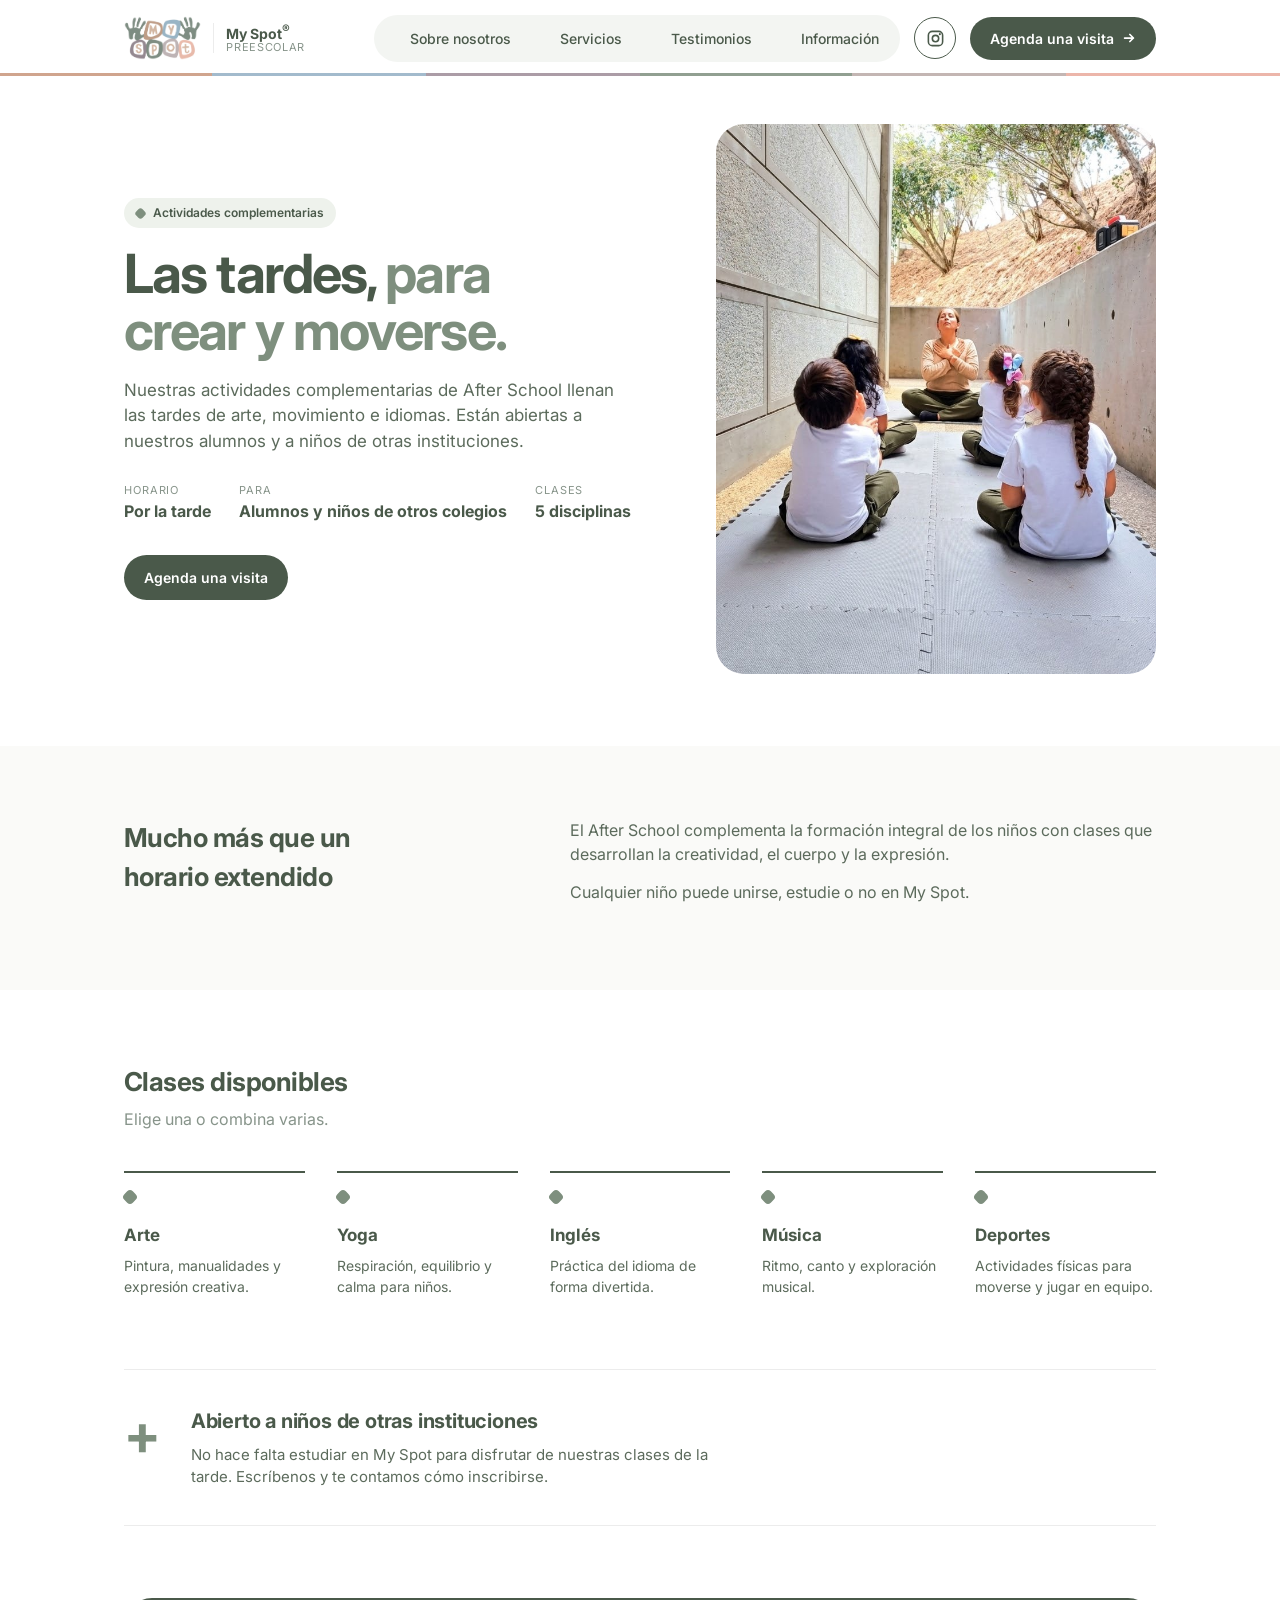
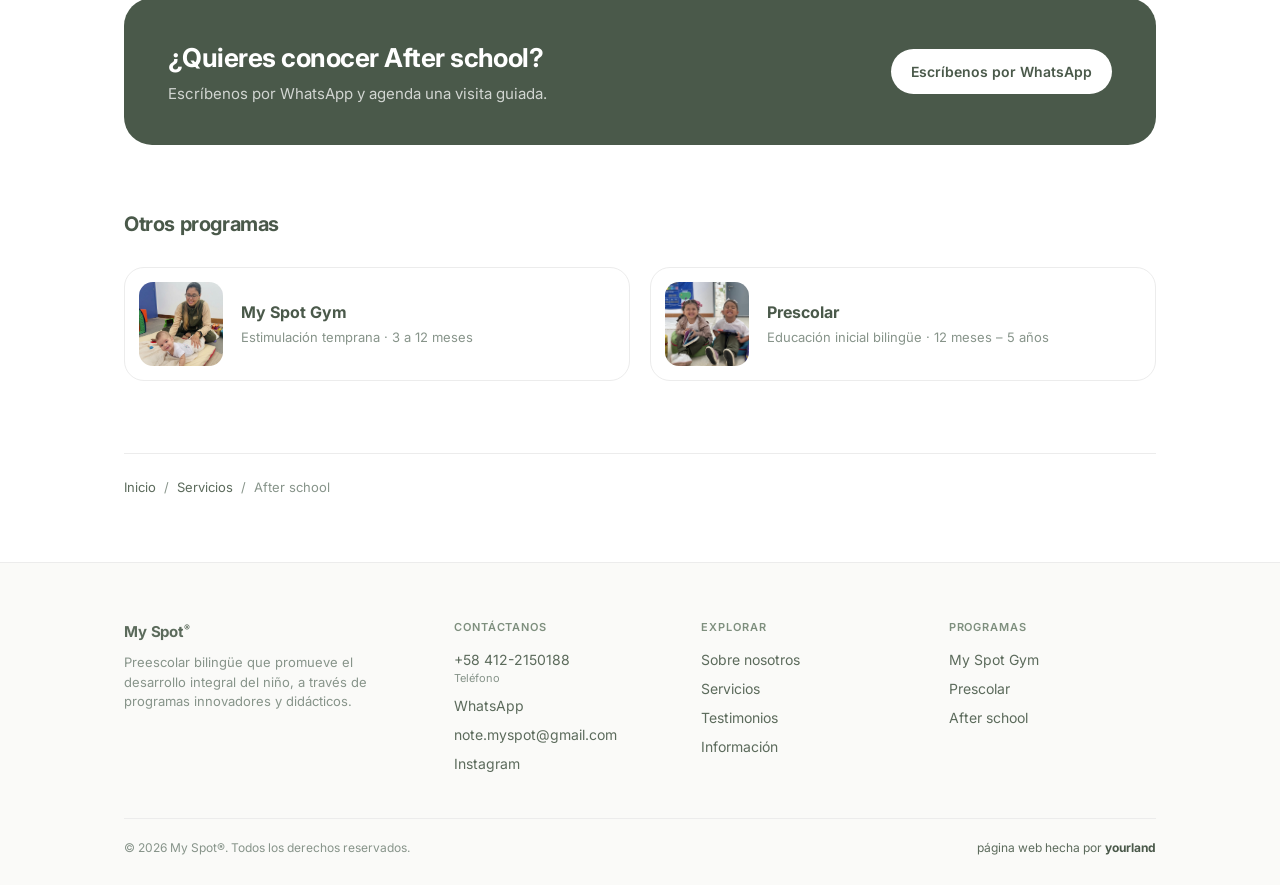
==== commit 0ef2df85: "Botón para volver a Prescolar, ruta de páginas abajo y currículo en cuadros - Las 7 páginas del curr" ====
--- a/after-school.html
+++ b/after-school.html
@@ -41,7 +41,6 @@
   <main>
     <section class="svc-hero">
       <div class="container">
-        <nav class="crumbs" aria-label="Ruta"><a href="index.html">Inicio</a><span>/</span><a href="index.html#servicios">Servicios</a><span>/</span><span>After school</span></nav>
         <div class="svc-hero-grid">
           <div class="reveal">
             <span class="eyebrow">Actividades complementarias</span>
@@ -120,6 +119,9 @@
         </div>
       </div>
     </section>
+    <div class="container crumbs-wrap">
+      <nav class="crumbs crumbs-bottom" aria-label="Ruta"><a href="index.html">Inicio</a><span>/</span><a href="index.html#servicios">Servicios</a><span>/</span><span>After school</span></nav>
+    </div>
   </main>
 
   <!-- ================= FOOTER ================= -->
--- a/styles.css
+++ b/styles.css
@@ -367,7 +367,9 @@
 .svc-after { --c: var(--sage); --c-soft: #eef2ec; }
 
 .svc-hero { padding: 48px 0 72px; }
-.crumbs { display: flex; gap: 8px; font-size: 13px; color: var(--muted); margin-bottom: 32px; }
+.crumbs { display: flex; flex-wrap: wrap; gap: 8px; font-size: 13px; color: var(--muted); }
+.crumbs-wrap { padding-bottom: 40px; }
+.crumbs-bottom { padding-top: 24px; border-top: 1px solid var(--line); }
 .crumbs a { color: var(--text); }
 .crumbs a:hover { color: var(--ink); text-decoration: underline; }
 .svc-hero-grid { display: grid; grid-template-columns: 1.05fr .95fr; gap: 64px; align-items: center; }
@@ -437,7 +439,6 @@
 }
 @media (max-width: 640px) {
   .svc-hero { padding: 24px 0 48px; }
-  .crumbs { margin-bottom: 20px; }
   .svc-hero-grid { grid-template-columns: 1fr; gap: 40px; }
   .svc-photo { justify-self: center; max-width: 300px; }
   .svc-section { padding: 52px 0; }
@@ -520,3 +521,13 @@
 .more-link:hover { text-decoration: underline; }
 .letter-tile.two span { font-size: clamp(84px, 10vw, 140px); letter-spacing: -0.02em; }
 @media (max-width: 640px) { .letter-tile.two span { font-size: 86px; } }
+
+/* Botón para volver a Prescolar en las páginas del currículo */
+.back-btn {
+  display: inline-flex; align-items: center; gap: 6px; margin-bottom: 28px;
+  padding: 10px 18px; border-radius: 999px; background: #f4ede4; border: 1px solid #ebe1d4;
+  color: var(--ink); font-size: 14px; font-weight: 600; transition: background .25s, transform .25s;
+}
+.back-btn:hover { background: #ece2d5; transform: translateX(-2px); }
+.back-btn:focus-visible { outline: 2px solid var(--sage); outline-offset: 2px; }
+@media (max-width: 640px) { .back-btn { margin-bottom: 20px; } }
